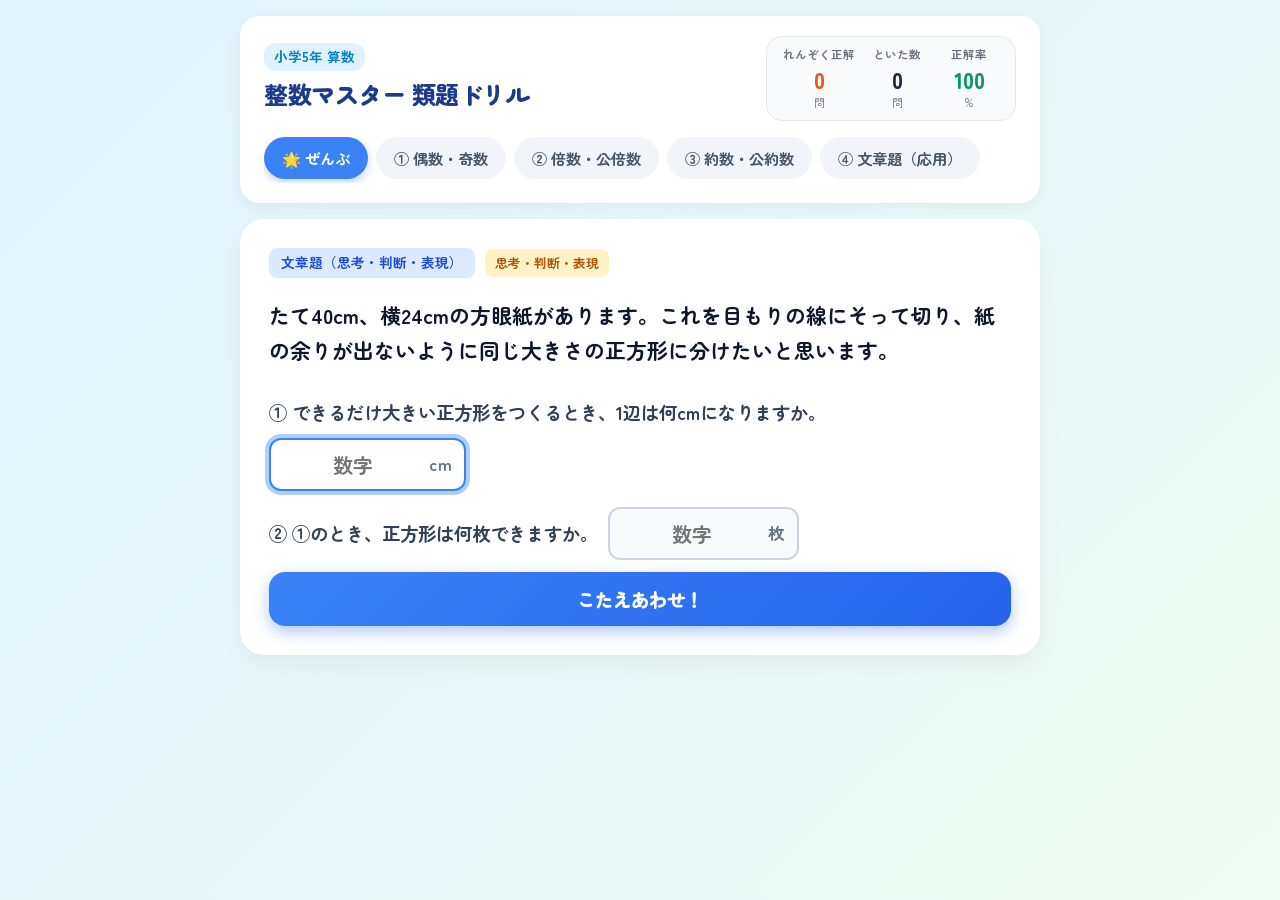
==== index.html @ c5a2ff83 "Remove footer notice" ====
<!DOCTYPE html>
<html lang="ja">
<head>
  <meta charset="UTF-8">
  <meta name="viewport" content="width=device-width, initial-scale=1.0">
  <title>小5算数 整数マスター - 類題特化ドリル</title>
  <link rel="preconnect" href="https://fonts.googleapis.com">
  <link rel="preconnect" href="https://fonts.gstatic.com" crossorigin>
  <link href="https://fonts.googleapis.com/css2?family=Zen+Maru+Gothic:wght@400;500;700;900&display=swap" rel="stylesheet">
  <link rel="stylesheet" href="style.css">
</head>
<body>
  <div class="app-container">
    <!-- ヘッダー -->
    <header class="main-header">
      <div class="header-top">
        <div class="logo">
          <span class="badge-grade">小学5年 算数</span>
          <h1>整数マスター 類題ドリル</h1>
        </div>
        <div class="stats-bar">
          <div class="stat-item combo">
            <span class="stat-label">れんぞく正解</span>
            <span class="stat-val" id="comboCount">0</span>
            <span class="stat-unit">問</span>
          </div>
          <div class="stat-item total">
            <span class="stat-label">といた数</span>
            <span class="stat-val" id="totalSolved">0</span>
            <span class="stat-unit">問</span>
          </div>
          <div class="stat-item rate">
            <span class="stat-label">正解率</span>
            <span class="stat-val" id="correctRate">100</span>
            <span class="stat-unit">%</span>
          </div>
        </div>
      </div>

      <!-- カテゴリータブ -->
      <nav class="category-nav">
        <button class="cat-btn active" data-category="all">🌟 ぜんぶ</button>
        <button class="cat-btn" data-category="even_odd">① 偶数・奇数</button>
        <button class="cat-btn" data-category="multiple">② 倍数・公倍数</button>
        <button class="cat-btn" data-category="divisor">③ 約数・公約数</button>
        <button class="cat-btn" data-category="word">④ 文章題（応用）</button>
      </nav>
    </header>

    <!-- メイン問題表示エリア -->
    <main class="quiz-main">
      <div class="card question-card" id="questionCard">
        <div class="card-header">
          <span class="question-badge" id="categoryBadge">カテゴリ</span>
          <span class="question-tag" id="skillBadge">知識・技能</span>
        </div>

        <div class="question-body">
          <div class="question-instruction" id="questionInstruction">問題文がここに入ります</div>
          <div class="question-subtext" id="questionSubtext" style="display:none;"></div>
          
          <!-- 入力フォームエリア -->
          <form id="answerForm" onsubmit="return false;">
            <div class="input-container" id="inputContainer">
              <!-- 動的に入力フィールドが生成されます -->
            </div>

            <!-- 操作ボタン -->
            <div class="action-buttons">
              <button type="submit" id="submitBtn" class="btn btn-primary">
                <span>こたえあわせ！</span>
              </button>
            </div>
          </form>
        </div>

        <!-- 判定結果・考え方表示エリア（解答後に表示） -->
        <div class="result-container" id="resultContainer" style="display:none;">
          <div class="result-banner" id="resultBanner">
            <div class="result-icon" id="resultIcon">⭕</div>
            <div class="result-text" id="resultText">せいかい！よくできました！</div>
          </div>

          <!-- 正解の表示（間違えた場合やすべての場合） -->
          <div class="correct-answer-box" id="correctAnswerBox">
            <div class="box-title">正解（こたえ）</div>
            <div class="box-content" id="correctAnswerContent"></div>
          </div>

          <!-- テスト用紙と同じ「考え方」ボックス -->
          <div class="explanation-box" id="explanationBox">
            <div class="box-title">
              <span class="bulb-icon">💡</span> 考え方
            </div>
            <div class="box-content" id="explanationContent">
              <!-- 考え方の解説が入る -->
            </div>
          </div>

          <div class="next-action">
            <button type="button" id="nextBtn" class="btn btn-next">
              <span>つぎの問題へ ⏩</span>
              <span class="key-hint">（Enterキーでも進めます）</span>
            </button>
          </div>
        </div>
      </div>
    </main>


  </div>

  <script src="app.js"></script>
</body>
</html>
---- style.css ----
:root {
  --primary-color: #3b82f6;
  --primary-hover: #2563eb;
  --primary-light: #eff6ff;
  --accent-color: #f59e0b;
  --success-color: #10b981;
  --danger-color: #ef4444;
  --text-main: #1f2937;
  --text-muted: #6b7280;
  --bg-color: #f0fdf4;
  --card-bg: #ffffff;
  --border-color: #e5e7eb;
  --focus-ring: rgba(59, 130, 246, 0.4);
  --font-family: 'Zen Maru Gothic', -apple-system, BlinkMacSystemFont, "Segoe UI", Roboto, sans-serif;
}

* {
  box-sizing: border-box;
  margin: 0;
  padding: 0;
}

body {
  font-family: var(--font-family);
  background: linear-gradient(135deg, #e0f2fe 0%, #f0fdf4 100%);
  color: var(--text-main);
  min-height: 100vh;
  display: flex;
  flex-direction: column;
  align-items: center;
  padding: 16px;
  line-height: 1.6;
}

.app-container {
  width: 100%;
  max-width: 800px;
  display: flex;
  flex-direction: column;
  gap: 16px;
}

/* ヘッダー */
.main-header {
  background: var(--card-bg);
  border-radius: 20px;
  padding: 20px 24px;
  box-shadow: 0 4px 15px rgba(0, 0, 0, 0.05);
  display: flex;
  flex-direction: column;
  gap: 16px;
}

.header-top {
  display: flex;
  justify-content: space-between;
  align-items: center;
  flex-wrap: wrap;
  gap: 16px;
}

.logo {
  display: flex;
  flex-direction: column;
  gap: 4px;
}

.badge-grade {
  font-size: 0.85rem;
  font-weight: 700;
  color: #0284c7;
  background: #e0f2fe;
  padding: 3px 10px;
  border-radius: 12px;
  width: fit-content;
}

.logo h1 {
  font-size: 1.5rem;
  font-weight: 900;
  color: #1e3a8a;
  letter-spacing: -0.5px;
}

/* 成績バー */
.stats-bar {
  display: flex;
  gap: 12px;
  background: #f8fafc;
  padding: 8px 16px;
  border-radius: 16px;
  border: 1px solid var(--border-color);
}

.stat-item {
  display: flex;
  flex-direction: column;
  align-items: center;
  min-width: 60px;
}

.stat-label {
  font-size: 0.72rem;
  color: var(--text-muted);
  font-weight: 700;
}

.stat-val {
  font-size: 1.35rem;
  font-weight: 900;
  color: #1e293b;
}

.combo .stat-val {
  color: #ea580c;
}

.rate .stat-val {
  color: #059669;
}

.stat-unit {
  font-size: 0.7rem;
  color: var(--text-muted);
  margin-top: -4px;
}

/* カテゴリーナビゲーション */
.category-nav {
  display: flex;
  gap: 8px;
  overflow-x: auto;
  padding-bottom: 4px;
  scrollbar-width: thin;
}

.category-nav::-webkit-scrollbar {
  height: 4px;
}

.category-nav::-webkit-scrollbar-thumb {
  background: #cbd5e1;
  border-radius: 4px;
}

.cat-btn {
  white-space: nowrap;
  padding: 8px 16px;
  border-radius: 24px;
  border: 2px solid transparent;
  background: #f1f5f9;
  color: #475569;
  font-family: var(--font-family);
  font-size: 0.95rem;
  font-weight: 700;
  cursor: pointer;
  transition: all 0.2s ease;
}

.cat-btn:hover {
  background: #e2e8f0;
  transform: translateY(-1px);
}

.cat-btn.active {
  background: #3b82f6;
  color: #ffffff;
  box-shadow: 0 4px 10px rgba(59, 130, 246, 0.3);
}

/* メインカード */
.card {
  background: var(--card-bg);
  border-radius: 24px;
  padding: 28px;
  box-shadow: 0 10px 25px rgba(0, 0, 0, 0.05);
  border: 1px solid rgba(255, 255, 255, 0.8);
  position: relative;
  overflow: hidden;
}

.card-header {
  display: flex;
  align-items: center;
  gap: 10px;
  margin-bottom: 20px;
}

.question-badge {
  background: #dbeafe;
  color: #1d4ed8;
  font-size: 0.85rem;
  font-weight: 700;
  padding: 4px 12px;
  border-radius: 8px;
}

.question-tag {
  background: #fef3c7;
  color: #b45309;
  font-size: 0.8rem;
  font-weight: 700;
  padding: 4px 10px;
  border-radius: 8px;
}

/* 問題文 */
.question-body {
  display: flex;
  flex-direction: column;
  gap: 20px;
}

.question-instruction {
  font-size: 1.3rem;
  font-weight: 700;
  color: #0f172a;
  line-height: 1.7;
}

.question-subtext {
  background: #f8fafc;
  padding: 14px 18px;
  border-radius: 12px;
  border-left: 5px solid #3b82f6;
  font-size: 1.05rem;
  color: #334155;
  font-weight: 500;
  line-height: 1.7;
}

.number-chip-container {
  display: flex;
  flex-wrap: wrap;
  gap: 10px;
  padding: 12px 16px;
  background: #f1f5f9;
  border-radius: 12px;
  margin: 10px 0;
}

.number-chip {
  background: #ffffff;
  padding: 6px 14px;
  border-radius: 8px;
  font-size: 1.25rem;
  font-weight: 900;
  color: #1e293b;
  box-shadow: 0 2px 4px rgba(0, 0, 0, 0.06);
  border: 1px solid #cbd5e1;
}

/* 入力エリア */
.input-container {
  display: flex;
  flex-direction: column;
  gap: 16px;
  margin-top: 10px;
}

.input-row {
  display: flex;
  align-items: center;
  flex-wrap: wrap;
  gap: 10px;
  font-size: 1.15rem;
  font-weight: 700;
}

.input-label {
  color: #334155;
  min-width: 60px;
}

.input-field-wrap {
  display: inline-flex;
  align-items: center;
  gap: 6px;
  background: #f8fafc;
  border: 2px solid #cbd5e1;
  border-radius: 12px;
  padding: 4px 12px;
  transition: all 0.2s ease;
}

.input-field-wrap:focus-within {
  border-color: #3b82f6;
  background: #ffffff;
  box-shadow: 0 0 0 4px var(--focus-ring);
}

.math-input {
  font-family: var(--font-family);
  font-size: 1.25rem;
  font-weight: 700;
  color: #0f172a;
  background: transparent;
  border: none;
  outline: none;
  padding: 6px 4px;
  width: 140px;
  text-align: center;
}

.math-input.input-wide {
  width: 260px;
  text-align: left;
}

.math-input.input-narrow {
  width: 70px;
}

.input-unit {
  color: #64748b;
  font-size: 1.05rem;
  font-weight: 700;
}

.input-hint-small {
  font-size: 0.85rem;
  color: #64748b;
  font-weight: 500;
  margin-top: 2px;
}

/* アクションボタン */
.action-buttons {
  margin-top: 12px;
  display: flex;
  justify-content: flex-end;
}

.btn {
  font-family: var(--font-family);
  font-size: 1.15rem;
  font-weight: 900;
  padding: 14px 32px;
  border-radius: 16px;
  border: none;
  cursor: pointer;
  transition: all 0.2s ease;
  display: inline-flex;
  align-items: center;
  justify-content: center;
  gap: 8px;
}

.btn-primary {
  background: linear-gradient(135deg, #3b82f6 0%, #2563eb 100%);
  color: #ffffff;
  box-shadow: 0 6px 16px rgba(37, 99, 235, 0.35);
  width: 100%;
}

.btn-primary:hover {
  transform: translateY(-2px);
  box-shadow: 0 8px 20px rgba(37, 99, 235, 0.45);
}

.btn-primary:active {
  transform: translateY(0);
}

/* 判定結果・解説コンテナ */
.result-container {
  margin-top: 24px;
  padding-top: 20px;
  border-top: 2px dashed #cbd5e1;
  display: flex;
  flex-direction: column;
  gap: 16px;
  animation: fadeIn 0.3s ease;
}

@keyframes fadeIn {
  from { opacity: 0; transform: translateY(8px); }
  to { opacity: 1; transform: translateY(0); }
}

.result-banner {
  display: flex;
  align-items: center;
  gap: 14px;
  padding: 14px 20px;
  border-radius: 16px;
}

.result-banner.correct {
  background: #ecfdf5;
  border: 2px solid #34d399;
  color: #065f46;
}

.result-banner.incorrect {
  background: #fef2f2;
  border: 2px solid #f87171;
  color: #991b1b;
}

.result-icon {
  font-size: 2.2rem;
  line-height: 1;
}

.result-text {
  font-size: 1.25rem;
  font-weight: 900;
}

/* 正解表示ボックス */
.correct-answer-box {
  background: #f8fafc;
  border-radius: 14px;
  padding: 14px 18px;
  border: 1px solid #e2e8f0;
}

.correct-answer-box .box-title {
  font-size: 0.9rem;
  font-weight: 700;
  color: #64748b;
  margin-bottom: 6px;
}

.correct-answer-box .box-content {
  font-size: 1.2rem;
  font-weight: 900;
  color: #1e293b;
}

/* テスト用紙風「考え方」ボックス */
.explanation-box {
  background: #fffbeb;
  border: 2px dashed #f59e0b;
  border-radius: 16px;
  padding: 18px 22px;
  position: relative;
}

.explanation-box .box-title {
  font-size: 1.05rem;
  font-weight: 900;
  color: #b45309;
  display: flex;
  align-items: center;
  gap: 6px;
  margin-bottom: 10px;
}

.explanation-box .box-content {
  font-size: 1.05rem;
  line-height: 1.8;
  color: #78350f;
  white-space: pre-line;
  font-weight: 500;
}

.formula-highlight {
  font-weight: 700;
  color: #b45309;
  background: rgba(245, 158, 11, 0.15);
  padding: 2px 6px;
  border-radius: 4px;
}

/* つぎへボタン */
.next-action {
  margin-top: 8px;
}

.btn-next {
  background: linear-gradient(135deg, #10b981 0%, #059669 100%);
  color: #ffffff;
  width: 100%;
  font-size: 1.25rem;
  box-shadow: 0 6px 16px rgba(16, 185, 129, 0.35);
  display: flex;
  flex-direction: column;
  padding: 14px 20px;
}

.btn-next:hover {
  transform: translateY(-2px);
  box-shadow: 0 8px 20px rgba(16, 185, 129, 0.45);
}

.key-hint {
  font-size: 0.75rem;
  font-weight: 500;
  opacity: 0.85;
}

/* フッター */
.main-footer {
  text-align: center;
  color: var(--text-muted);
  font-size: 0.85rem;
  padding: 12px;
}

/* モバイル対応 */
@media (max-width: 600px) {
  body {
    padding: 8px;
  }
  .main-header {
    padding: 16px;
  }
  .card {
    padding: 18px;
  }
  .question-instruction {
    font-size: 1.15rem;
  }
  .math-input {
    width: 100px;
    font-size: 1.1rem;
  }
  .math-input.input-wide {
    width: 100%;
  }
  .input-row {
    width: 100%;
  }
}
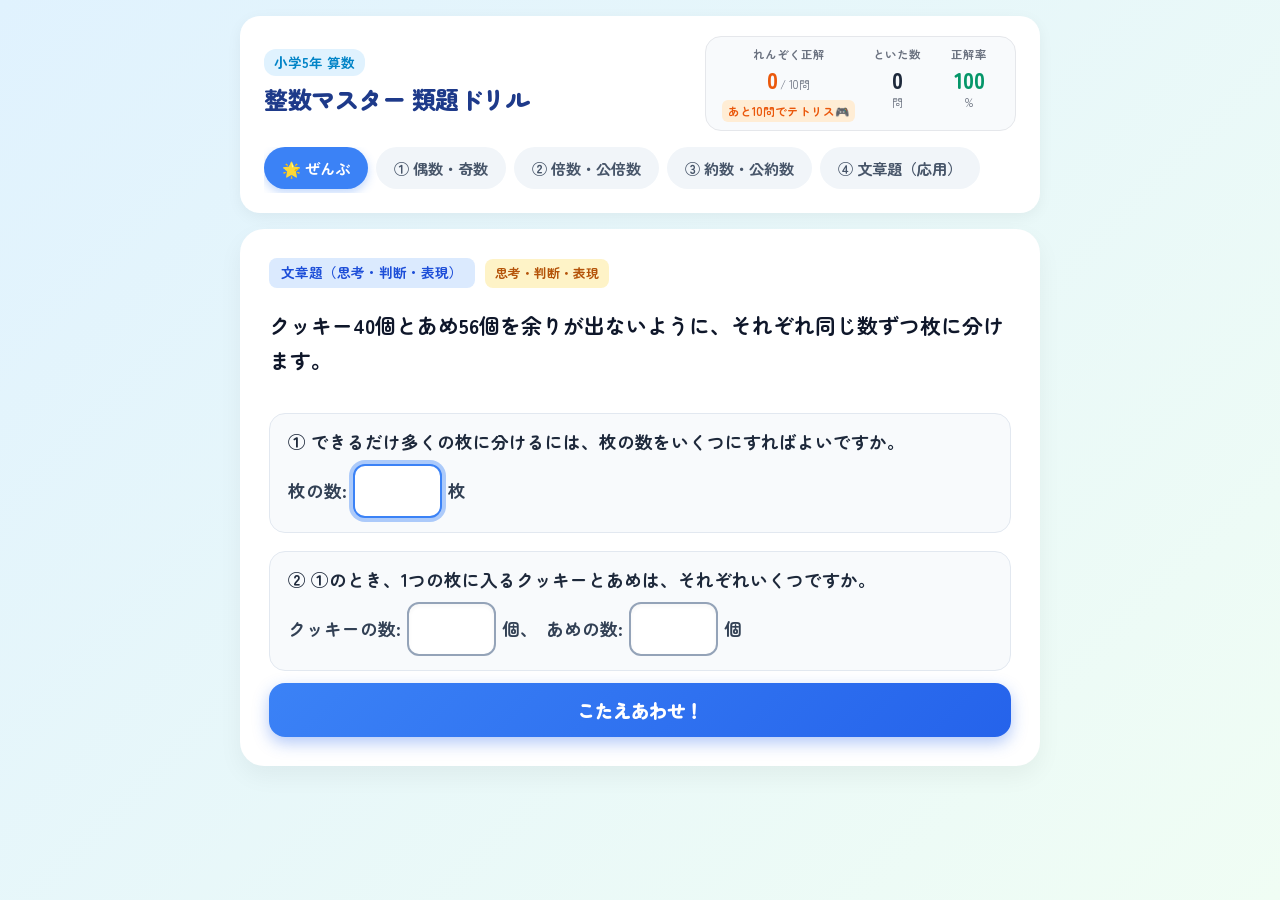
==== commit c5118263: "Add 2-min reward Tetris on 10-combo with state save and resume" ====
--- a/index.html
+++ b/index.html
@@ -21,8 +21,11 @@
         <div class="stats-bar">
           <div class="stat-item combo">
             <span class="stat-label">れんぞく正解</span>
-            <span class="stat-val" id="comboCount">0</span>
-            <span class="stat-unit">問</span>
+            <div class="combo-num-wrap">
+              <span class="stat-val" id="comboCount">0</span>
+              <span class="stat-unit">/ 10問</span>
+            </div>
+            <span class="tetris-hint" id="tetrisHint">あと10問でテトリス🎮</span>
           </div>
           <div class="stat-item total">
             <span class="stat-label">といた数</span>
@@ -110,6 +113,87 @@
 
   </div>
 
+  <!-- 10問連続正解 祝福モーダル -->
+  <div class="modal-overlay" id="tetrisUnlockModal" style="display: none;">
+    <div class="modal-card unlock-card">
+      <div class="unlock-icon">🎉 🕹️ 👑</div>
+      <h2>10問連続正解！！</h2>
+      <p class="unlock-desc">すごい！全問正解パワー全開！<br>ごほうびの<strong>「2分間テトリス」</strong>であそべるよ！</p>
+      <button class="btn btn-tetris-start" id="startTetrisBtn">
+        <span>🎮 テトリスをスタート！（2分間）</span>
+      </button>
+      <button class="btn-text-only" id="skipTetrisBtn">いまは勉強をつづける ✏️</button>
+    </div>
+  </div>
+
+  <!-- テトリスゲーム画面モーダル -->
+  <div class="modal-overlay tetris-bg" id="tetrisGameModal" style="display: none;">
+    <div class="tetris-container">
+      <!-- 上部情報バー -->
+      <div class="tetris-header">
+        <div class="tetris-timer-box">
+          <span class="timer-icon">⏳</span>
+          <span class="timer-label">のこり時間</span>
+          <span class="timer-val" id="tetrisTimer">02:00</span>
+        </div>
+        <div class="tetris-stats">
+          <div class="t-stat">スコア: <span id="tetrisScore">0</span></div>
+          <div class="t-stat">ライン: <span id="tetrisLines">0</span></div>
+        </div>
+        <button class="btn btn-close-game" id="quitTetrisBtn">勉強にもどる ✏️</button>
+      </div>
+
+      <!-- ゲームメインエリア -->
+      <div class="tetris-playfield">
+        <div class="canvas-wrap">
+          <canvas id="tetrisCanvas" width="240" height="480"></canvas>
+          <div class="game-over-overlay" id="gameOverOverlay" style="display: none;">
+            <div class="go-text">ゲームオーバー！</div>
+            <button class="btn btn-primary" id="retryTetrisBtn">もう一度あそぶ</button>
+          </div>
+        </div>
+
+        <!-- サイドパネル（NEXTミノ & 操作ガイド） -->
+        <div class="tetris-side">
+          <div class="side-box">
+            <div class="side-title">つぎのブロック</div>
+            <canvas id="nextCanvas" width="80" height="80"></canvas>
+          </div>
+          <div class="side-box pc-guide">
+            <div class="side-title">PC操作</div>
+            <p>⬅️ ➡️ : 移動</p>
+            <p>⬆️ / スペース : 回転</p>
+            <p>⬇️ : スピード落下</p>
+          </div>
+        </div>
+      </div>
+
+      <!-- モバイル・タブレット用コントローラー -->
+      <div class="tetris-touch-controls">
+        <div class="dpad-left">
+          <button class="touch-btn" id="btnLeft">◀</button>
+          <button class="touch-btn" id="btnRight">▶</button>
+        </div>
+        <div class="dpad-right">
+          <button class="touch-btn btn-action" id="btnRotate">🔄 まわす</button>
+          <button class="touch-btn btn-action" id="btnDown">⬇️ おとす</button>
+        </div>
+      </div>
+    </div>
+  </div>
+
+  <!-- タイムアップモーダル -->
+  <div class="modal-overlay" id="timeUpModal" style="display: none;">
+    <div class="modal-card timeup-card">
+      <div class="timeup-icon">⏰ 🎊</div>
+      <h2>2分間おつかれさま！</h2>
+      <p class="timeup-desc">スコア：<strong id="finalScore">0</strong> 点！<br>リフレッシュできたかな？<br>また10問正解してテトリスであそぼう！</p>
+      <button class="btn btn-primary" id="backToMathBtn">
+        <span>✏️ 算数の勉強にもどる！</span>
+      </button>
+    </div>
+  </div>
+
   <script src="app.js"></script>
 </body>
 </html>
--- a/style.css
+++ b/style.css
@@ -254,33 +254,67 @@
 .input-container {
   display: flex;
   flex-direction: column;
-  gap: 16px;
-  margin-top: 10px;
+  gap: 18px;
+  margin-top: 14px;
 }
 
 .input-row {
   display: flex;
   align-items: center;
   flex-wrap: wrap;
-  gap: 10px;
+  gap: 8px;
   font-size: 1.15rem;
   font-weight: 700;
 }
 
+.input-row-block {
+  display: flex;
+  flex-direction: column;
+  gap: 8px;
+  background: #f8fafc;
+  padding: 14px 18px;
+  border-radius: 16px;
+  border: 1px solid #e2e8f0;
+}
+
 .input-label {
-  color: #334155;
-  min-width: 60px;
+  color: #1e293b;
+  font-size: 1.1rem;
+  font-weight: 700;
+  display: inline-flex;
+  align-items: center;
+  gap: 6px;
+}
+
+.multi-box-wrap {
+  display: flex;
+  align-items: center;
+  flex-wrap: wrap;
+  gap: 8px;
+}
+
+.box-item {
+  display: inline-flex;
+  align-items: center;
+  gap: 6px;
+}
+
+.box-separator {
+  color: #64748b;
+  font-size: 1.2rem;
+  font-weight: 700;
 }
 
 .input-field-wrap {
   display: inline-flex;
   align-items: center;
   gap: 6px;
-  background: #f8fafc;
-  border: 2px solid #cbd5e1;
+  background: #ffffff;
+  border: 2px solid #94a3b8;
   border-radius: 12px;
-  padding: 4px 12px;
+  padding: 4px 10px;
   transition: all 0.2s ease;
+  box-shadow: inset 0 2px 4px rgba(0, 0, 0, 0.04);
 }
 
 .input-field-wrap:focus-within {
@@ -291,37 +325,36 @@
 
 .math-input {
   font-family: var(--font-family);
-  font-size: 1.25rem;
-  font-weight: 700;
+  font-size: 1.3rem;
+  font-weight: 900;
   color: #0f172a;
   background: transparent;
   border: none;
   outline: none;
   padding: 6px 4px;
+  width: 90px;
+  text-align: center;
+}
+
+.math-input.input-wide {
+  width: 220px;
+  text-align: center;
+}
+
+.math-input.input-narrow {
+  width: 65px;
+  text-align: center;
+}
+
+.math-input.input-term {
   width: 140px;
   text-align: center;
 }
 
-.math-input.input-wide {
-  width: 260px;
-  text-align: left;
-}
-
-.math-input.input-narrow {
-  width: 70px;
-}
-
 .input-unit {
-  color: #64748b;
-  font-size: 1.05rem;
-  font-weight: 700;
-}
-
-.input-hint-small {
-  font-size: 0.85rem;
-  color: #64748b;
-  font-weight: 500;
-  margin-top: 2px;
+  color: #334155;
+  font-size: 1.1rem;
+  font-weight: 700;
 }
 
 /* アクションボタン */
@@ -524,3 +557,300 @@
     width: 100%;
   }
 }
+
+/* ヘッダーのテトリスヒント */
+.combo-num-wrap {
+  display: flex;
+  align-items: baseline;
+  gap: 2px;
+}
+
+.tetris-hint {
+  font-size: 0.72rem;
+  color: #ea580c;
+  font-weight: 700;
+  background: #ffedd5;
+  padding: 2px 6px;
+  border-radius: 6px;
+  margin-top: 2px;
+  white-space: nowrap;
+}
+
+/* モーダル共通 */
+.modal-overlay {
+  position: fixed;
+  top: 0;
+  left: 0;
+  width: 100vw;
+  height: 100vh;
+  background: rgba(15, 23, 42, 0.75);
+  backdrop-filter: blur(4px);
+  z-index: 1000;
+  display: flex;
+  align-items: center;
+  justify-content: center;
+  padding: 16px;
+  animation: fadeIn 0.3s ease;
+}
+
+.modal-card {
+  background: #ffffff;
+  border-radius: 24px;
+  padding: 32px 24px;
+  max-width: 440px;
+  width: 100%;
+  text-align: center;
+  display: flex;
+  flex-direction: column;
+  align-items: center;
+  gap: 16px;
+  box-shadow: 0 20px 40px rgba(0, 0, 0, 0.25);
+  animation: popUp 0.35s cubic-bezier(0.175, 0.885, 0.32, 1.275);
+}
+
+@keyframes popUp {
+  0% { transform: scale(0.7); opacity: 0; }
+  100% { transform: scale(1); opacity: 1; }
+}
+
+.unlock-card {
+  border: 4px solid #f59e0b;
+  background: linear-gradient(135deg, #ffffff 0%, #fef3c7 100%);
+}
+
+.unlock-icon, .timeup-icon {
+  font-size: 3.5rem;
+}
+
+.unlock-card h2, .timeup-card h2 {
+  font-size: 1.6rem;
+  font-weight: 900;
+  color: #1e293b;
+}
+
+.unlock-desc, .timeup-desc {
+  font-size: 1.05rem;
+  color: #475569;
+  line-height: 1.6;
+}
+
+.btn-tetris-start {
+  background: linear-gradient(135deg, #ec4899 0%, #f43f5e 100%);
+  color: #ffffff;
+  width: 100%;
+  font-size: 1.2rem;
+  box-shadow: 0 6px 16px rgba(244, 63, 94, 0.35);
+}
+
+.btn-text-only {
+  background: transparent;
+  border: none;
+  color: #64748b;
+  font-family: var(--font-family);
+  font-size: 0.95rem;
+  font-weight: 700;
+  cursor: pointer;
+  padding: 6px 12px;
+}
+
+.btn-text-only:hover {
+  text-decoration: underline;
+  color: #1e293b;
+}
+
+/* テトリスゲームモーダル */
+.tetris-bg {
+  background: rgba(15, 23, 42, 0.92);
+}
+
+.tetris-container {
+  background: #1e293b;
+  color: #ffffff;
+  border-radius: 20px;
+  padding: 16px;
+  max-width: 440px;
+  width: 100%;
+  display: flex;
+  flex-direction: column;
+  gap: 12px;
+  box-shadow: 0 20px 50px rgba(0, 0, 0, 0.5);
+  border: 2px solid #334155;
+  animation: popUp 0.3s ease;
+}
+
+.tetris-header {
+  display: flex;
+  justify-content: space-between;
+  align-items: center;
+  background: #0f172a;
+  padding: 10px 14px;
+  border-radius: 12px;
+}
+
+.tetris-timer-box {
+  display: flex;
+  align-items: center;
+  gap: 6px;
+}
+
+.timer-icon {
+  font-size: 1.3rem;
+}
+
+.timer-label {
+  font-size: 0.75rem;
+  color: #94a3b8;
+  font-weight: 700;
+}
+
+.timer-val {
+  font-size: 1.4rem;
+  font-weight: 900;
+  color: #f43f5e;
+  letter-spacing: 1px;
+}
+
+.tetris-stats {
+  display: flex;
+  flex-direction: column;
+  font-size: 0.85rem;
+  font-weight: 700;
+  color: #cbd5e1;
+}
+
+.btn-close-game {
+  background: #334155;
+  color: #f8fafc;
+  padding: 6px 12px;
+  font-size: 0.85rem;
+  border-radius: 10px;
+  border: none;
+  cursor: pointer;
+  font-family: var(--font-family);
+  font-weight: 700;
+}
+
+.btn-close-game:hover {
+  background: #475569;
+}
+
+.tetris-playfield {
+  display: flex;
+  justify-content: center;
+  gap: 14px;
+  align-items: flex-start;
+}
+
+.canvas-wrap {
+  position: relative;
+  background: #090d16;
+  border: 3px solid #3b82f6;
+  border-radius: 8px;
+  box-shadow: 0 0 15px rgba(59, 130, 246, 0.3);
+  width: 200px;
+  height: 400px;
+}
+
+#tetrisCanvas {
+  display: block;
+}
+
+.game-over-overlay {
+  position: absolute;
+  top: 0;
+  left: 0;
+  width: 100%;
+  height: 100%;
+  background: rgba(0, 0, 0, 0.8);
+  display: flex;
+  flex-direction: column;
+  align-items: center;
+  justify-content: center;
+  gap: 16px;
+  border-radius: 6px;
+}
+
+.go-text {
+  font-size: 1.3rem;
+  font-weight: 900;
+  color: #f43f5e;
+}
+
+.tetris-side {
+  display: flex;
+  flex-direction: column;
+  gap: 12px;
+  width: 110px;
+}
+
+.side-box {
+  background: #0f172a;
+  border: 1px solid #334155;
+  border-radius: 10px;
+  padding: 8px;
+  text-align: center;
+}
+
+.side-title {
+  font-size: 0.75rem;
+  color: #94a3b8;
+  font-weight: 700;
+  margin-bottom: 6px;
+}
+
+#nextCanvas {
+  background: #090d16;
+  border-radius: 6px;
+  margin: 0 auto;
+  display: block;
+}
+
+.pc-guide {
+  font-size: 0.72rem;
+  color: #cbd5e1;
+  text-align: left;
+  line-height: 1.5;
+}
+
+.pc-guide p {
+  margin-bottom: 2px;
+}
+
+/* タッチ操作ボタン */
+.tetris-touch-controls {
+  display: flex;
+  justify-content: space-between;
+  gap: 10px;
+  margin-top: 4px;
+}
+
+.dpad-left, .dpad-right {
+  display: flex;
+  gap: 8px;
+}
+
+.touch-btn {
+  background: #334155;
+  color: #ffffff;
+  border: 2px solid #475569;
+  border-radius: 12px;
+  font-family: var(--font-family);
+  font-size: 1.2rem;
+  font-weight: 900;
+  padding: 10px 16px;
+  cursor: pointer;
+  user-select: none;
+  touch-action: manipulation;
+  transition: background 0.1s;
+}
+
+.touch-btn:active {
+  background: #4f46e5;
+  border-color: #6366f1;
+}
+
+.touch-btn.btn-action {
+  font-size: 0.95rem;
+  padding: 10px 14px;
+}
+
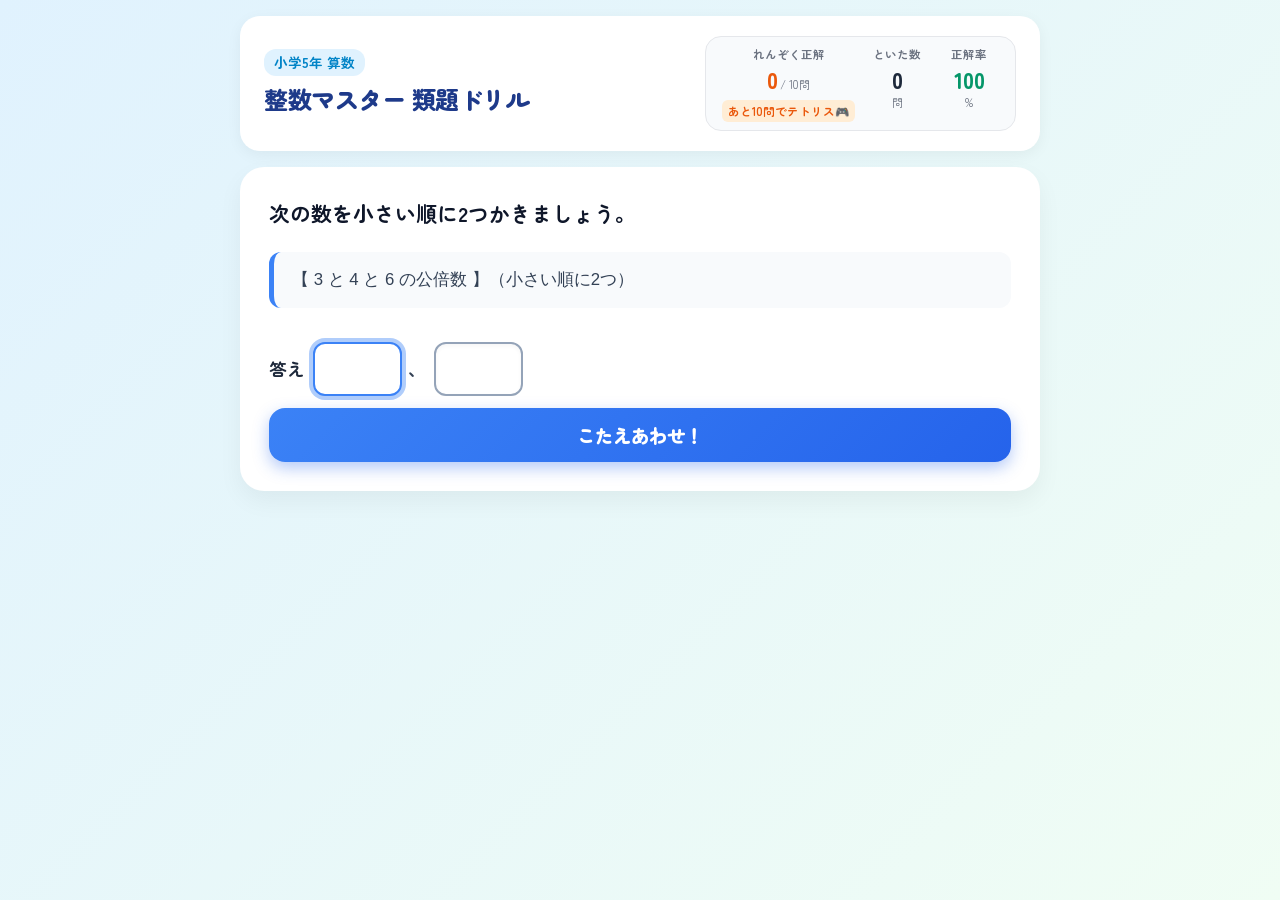
==== commit 74a871d9: "Remove category tabs and skill badges, always randomize all questions" ====
--- a/index.html
+++ b/index.html
@@ -40,23 +40,11 @@
         </div>
       </div>
 
-      <!-- カテゴリータブ -->
-      <nav class="category-nav">
-        <button class="cat-btn active" data-category="all">🌟 ぜんぶ</button>
-        <button class="cat-btn" data-category="even_odd">① 偶数・奇数</button>
-        <button class="cat-btn" data-category="multiple">② 倍数・公倍数</button>
-        <button class="cat-btn" data-category="divisor">③ 約数・公約数</button>
-        <button class="cat-btn" data-category="word">④ 文章題（応用）</button>
-      </nav>
     </header>
 
     <!-- メイン問題表示エリア -->
     <main class="quiz-main">
       <div class="card question-card" id="questionCard">
-        <div class="card-header">
-          <span class="question-badge" id="categoryBadge">カテゴリ</span>
-          <span class="question-tag" id="skillBadge">知識・技能</span>
-        </div>
 
         <div class="question-body">
           <div class="question-instruction" id="questionInstruction">問題文がここに入ります</div>
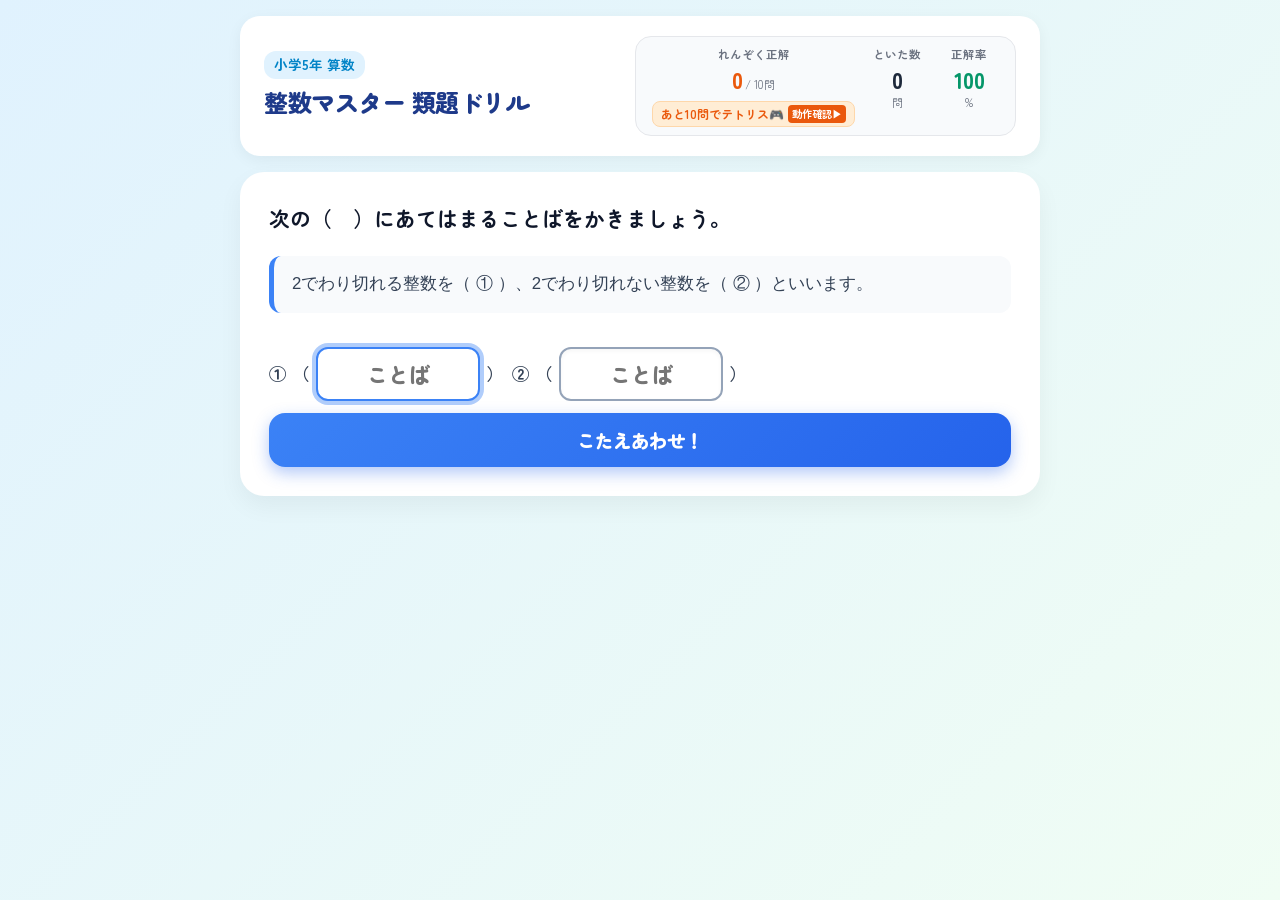
==== commit 567f9c19: "Add direct Tetris test button to header for quick behavior check" ====
--- a/index.html
+++ b/index.html
@@ -25,7 +25,10 @@
               <span class="stat-val" id="comboCount">0</span>
               <span class="stat-unit">/ 10問</span>
             </div>
-            <span class="tetris-hint" id="tetrisHint">あと10問でテトリス🎮</span>
+            <button class="tetris-hint-btn" id="testTetrisBtn" title="クリックしてテトリスの動作確認ができます">
+              <span id="tetrisHint">あと10問でテトリス🎮</span>
+              <span class="test-badge">動作確認▶</span>
+            </button>
           </div>
           <div class="stat-item total">
             <span class="stat-label">といた数</span>
--- a/style.css
+++ b/style.css
@@ -565,15 +565,36 @@
   gap: 2px;
 }
 
-.tetris-hint {
-  font-size: 0.72rem;
+.tetris-hint-btn {
+  background: #ffedd5;
+  border: 1px solid #fed7aa;
+  padding: 3px 8px;
+  border-radius: 8px;
+  margin-top: 3px;
+  display: inline-flex;
+  align-items: center;
+  gap: 4px;
+  cursor: pointer;
+  font-family: var(--font-family);
+  font-size: 0.75rem;
+  font-weight: 700;
   color: #ea580c;
-  font-weight: 700;
-  background: #ffedd5;
-  padding: 2px 6px;
-  border-radius: 6px;
-  margin-top: 2px;
+  transition: all 0.2s ease;
   white-space: nowrap;
+}
+
+.tetris-hint-btn:hover {
+  background: #fed7aa;
+  transform: translateY(-1px);
+  box-shadow: 0 2px 6px rgba(234, 88, 12, 0.2);
+}
+
+.test-badge {
+  background: #ea580c;
+  color: #ffffff;
+  font-size: 0.65rem;
+  padding: 1px 4px;
+  border-radius: 4px;
 }
 
 /* モーダル共通 */
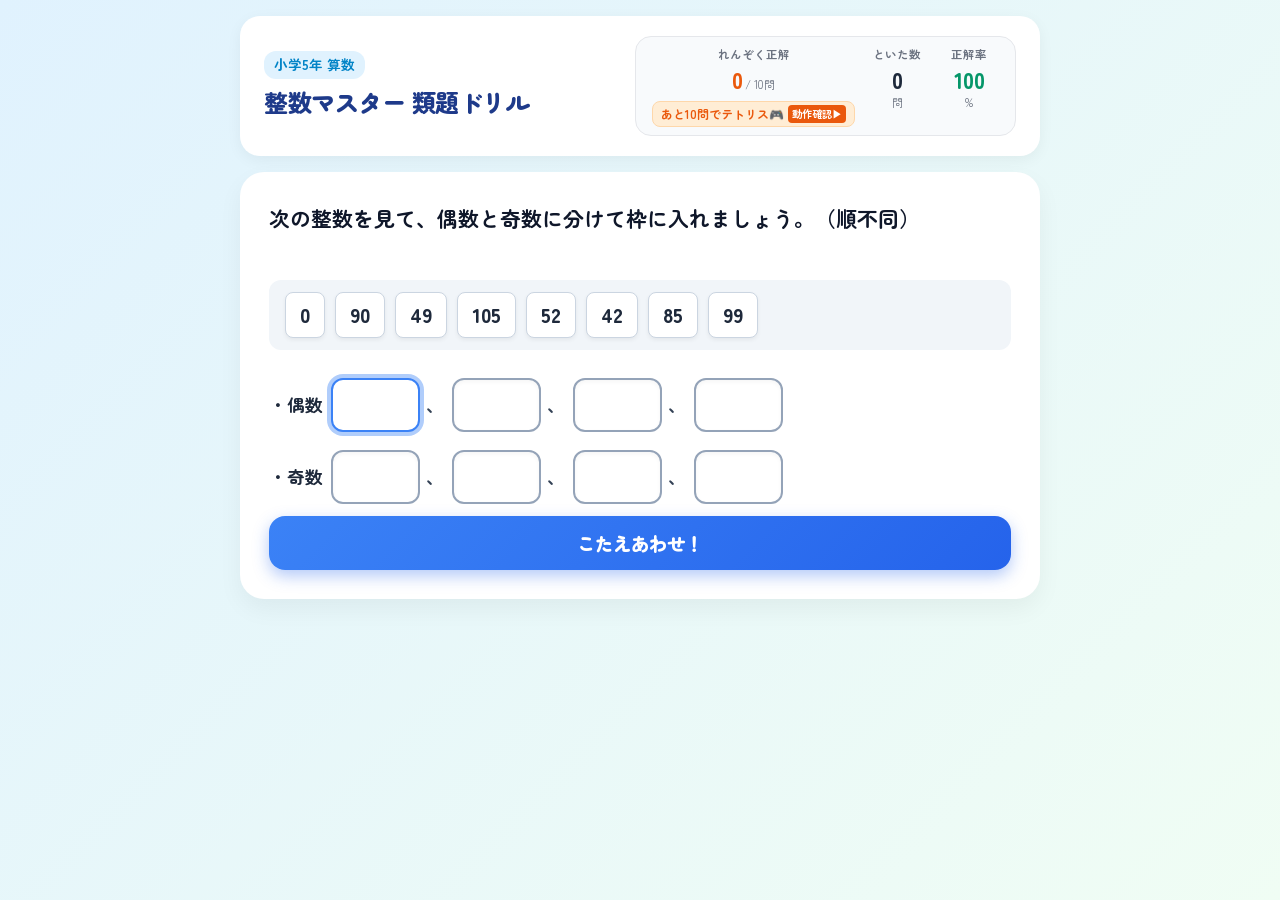
==== commit 94d0e93c: "Upgrade Tetris to Neon Arcade aesthetic with glow, particles, screen shake, ghost piece and hold" ====
--- a/index.html
+++ b/index.html
@@ -144,8 +144,12 @@
           </div>
         </div>
 
-        <!-- サイドパネル（NEXTミノ & 操作ガイド） -->
+        <!-- サイドパネル（HOLD, NEXTミノ & 操作ガイド） -->
         <div class="tetris-side">
+          <div class="side-box">
+            <div class="side-title">キープ (HOLD)</div>
+            <canvas id="holdCanvas" width="80" height="80"></canvas>
+          </div>
           <div class="side-box">
             <div class="side-title">つぎのブロック</div>
             <canvas id="nextCanvas" width="80" height="80"></canvas>
@@ -153,8 +157,10 @@
           <div class="side-box pc-guide">
             <div class="side-title">PC操作</div>
             <p>⬅️ ➡️ : 移動</p>
-            <p>⬆️ / スペース : 回転</p>
-            <p>⬇️ : スピード落下</p>
+            <p>⬆️ : 回転</p>
+            <p>⬇️ : 下へ</p>
+            <p>スペース : 即落下⚡</p>
+            <p>C : キープ(HOLD)</p>
           </div>
         </div>
       </div>
@@ -164,10 +170,12 @@
         <div class="dpad-left">
           <button class="touch-btn" id="btnLeft">◀</button>
           <button class="touch-btn" id="btnRight">▶</button>
+          <button class="touch-btn" id="btnHold">📦 キープ</button>
         </div>
         <div class="dpad-right">
           <button class="touch-btn btn-action" id="btnRotate">🔄 まわす</button>
           <button class="touch-btn btn-action" id="btnDown">⬇️ おとす</button>
+          <button class="touch-btn btn-harddrop" id="btnHardDrop">⚡ ドカン！</button>
         </div>
       </div>
     </div>
--- a/style.css
+++ b/style.css
@@ -819,7 +819,7 @@
   margin-bottom: 6px;
 }
 
-#nextCanvas {
+#nextCanvas, #holdCanvas {
   background: #090d16;
   border-radius: 6px;
   margin: 0 auto;
@@ -840,38 +840,58 @@
 /* タッチ操作ボタン */
 .tetris-touch-controls {
   display: flex;
-  justify-content: space-between;
-  gap: 10px;
-  margin-top: 4px;
+  flex-direction: column;
+  gap: 8px;
+  margin-top: 6px;
 }
 
 .dpad-left, .dpad-right {
   display: flex;
+  justify-content: center;
   gap: 8px;
 }
 
 .touch-btn {
-  background: #334155;
+  background: #1e293b;
   color: #ffffff;
   border: 2px solid #475569;
   border-radius: 12px;
   font-family: var(--font-family);
-  font-size: 1.2rem;
-  font-weight: 900;
-  padding: 10px 16px;
+  font-size: 1.1rem;
+  font-weight: 900;
+  padding: 10px 14px;
   cursor: pointer;
   user-select: none;
   touch-action: manipulation;
-  transition: background 0.1s;
+  transition: all 0.15s ease;
+  flex: 1;
+  box-shadow: 0 4px 6px rgba(0, 0, 0, 0.2);
 }
 
 .touch-btn:active {
-  background: #4f46e5;
-  border-color: #6366f1;
+  background: #3b82f6;
+  border-color: #60a5fa;
+  transform: translateY(2px);
 }
 
 .touch-btn.btn-action {
+  background: #2e1065;
+  border-color: #7c3aed;
+  color: #ddd6fe;
+}
+
+.touch-btn.btn-action:active {
+  background: #6d28d9;
+}
+
+.touch-btn.btn-harddrop {
+  background: #701a75;
+  border-color: #d946ef;
+  color: #fae8ff;
   font-size: 0.95rem;
-  padding: 10px 14px;
-}
-
+}
+
+.touch-btn.btn-harddrop:active {
+  background: #c026d3;
+}
+
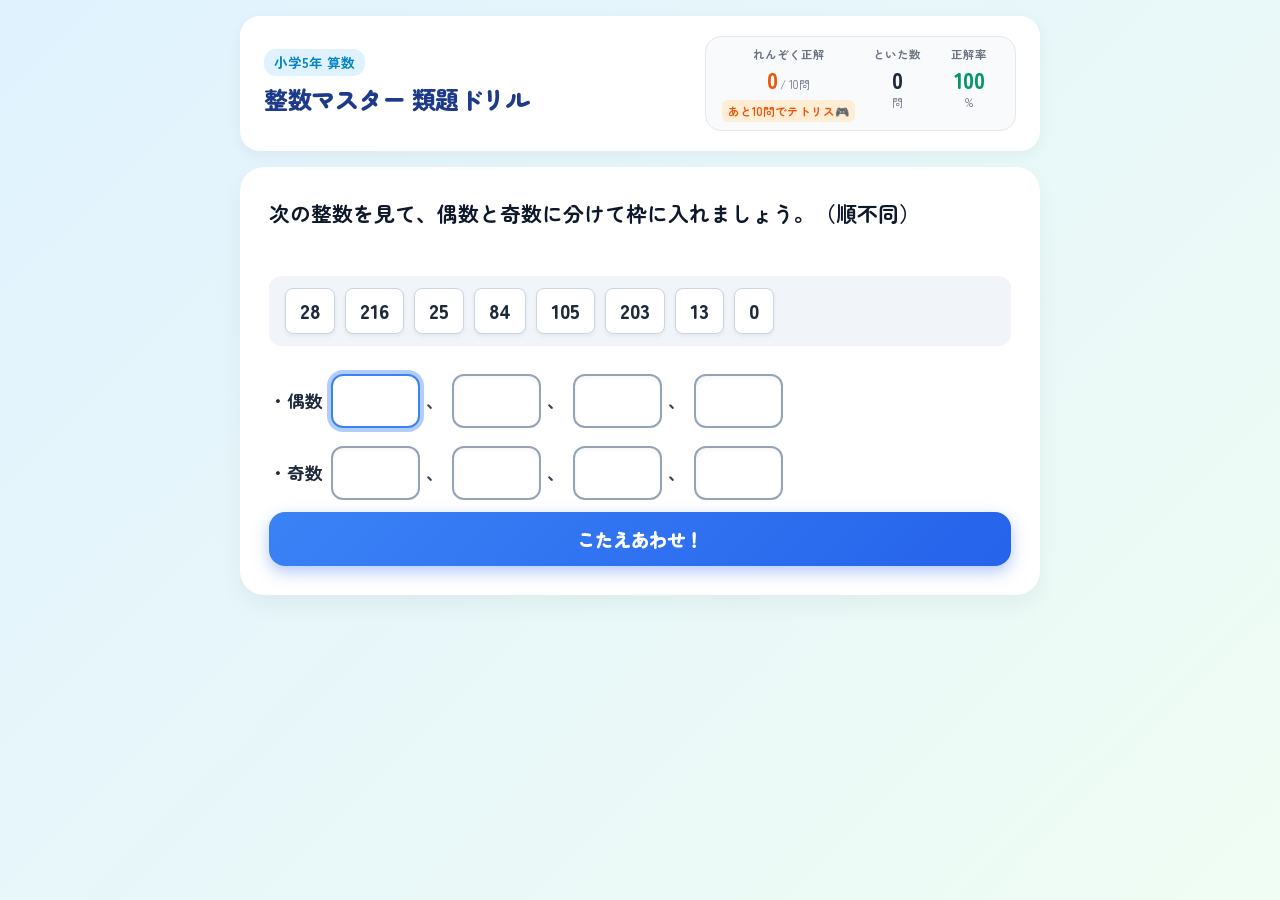
==== commit 8b180c42: "Remove test verification button for production use" ====
--- a/index.html
+++ b/index.html
@@ -25,10 +25,7 @@
               <span class="stat-val" id="comboCount">0</span>
               <span class="stat-unit">/ 10問</span>
             </div>
-            <button class="tetris-hint-btn" id="testTetrisBtn" title="クリックしてテトリスの動作確認ができます">
-              <span id="tetrisHint">あと10問でテトリス🎮</span>
-              <span class="test-badge">動作確認▶</span>
-            </button>
+            <span class="tetris-hint" id="tetrisHint">あと10問でテトリス🎮</span>
           </div>
           <div class="stat-item total">
             <span class="stat-label">といた数</span>
--- a/style.css
+++ b/style.css
@@ -565,36 +565,15 @@
   gap: 2px;
 }
 
-.tetris-hint-btn {
+.tetris-hint {
+  font-size: 0.72rem;
+  color: #ea580c;
+  font-weight: 700;
   background: #ffedd5;
-  border: 1px solid #fed7aa;
-  padding: 3px 8px;
-  border-radius: 8px;
-  margin-top: 3px;
-  display: inline-flex;
-  align-items: center;
-  gap: 4px;
-  cursor: pointer;
-  font-family: var(--font-family);
-  font-size: 0.75rem;
-  font-weight: 700;
-  color: #ea580c;
-  transition: all 0.2s ease;
+  padding: 2px 6px;
+  border-radius: 6px;
+  margin-top: 2px;
   white-space: nowrap;
-}
-
-.tetris-hint-btn:hover {
-  background: #fed7aa;
-  transform: translateY(-1px);
-  box-shadow: 0 2px 6px rgba(234, 88, 12, 0.2);
-}
-
-.test-badge {
-  background: #ea580c;
-  color: #ffffff;
-  font-size: 0.65rem;
-  padding: 1px 4px;
-  border-radius: 4px;
 }
 
 /* モーダル共通 */
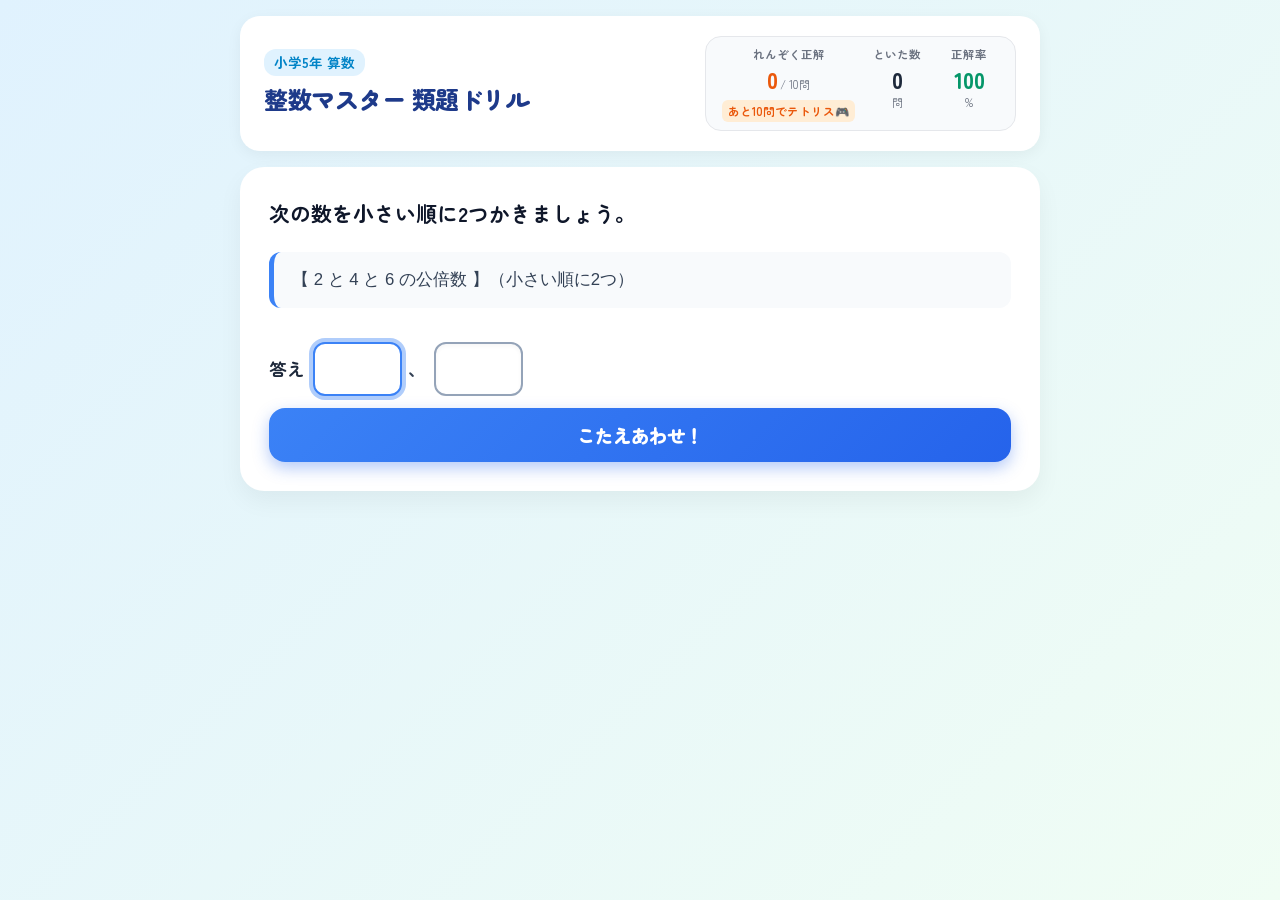
==== commit 0321ed0a: "Fix Tetris right overlap, mobile responsiveness, and game over freeze bug" ====
--- a/index.html
+++ b/index.html
@@ -128,13 +128,13 @@
           <div class="t-stat">スコア: <span id="tetrisScore">0</span></div>
           <div class="t-stat">ライン: <span id="tetrisLines">0</span></div>
         </div>
-        <button class="btn btn-close-game" id="quitTetrisBtn">勉強にもどる ✏️</button>
+        <button class="btn btn-close-game" id="quitTetrisBtn">もどる ✏️</button>
       </div>
 
       <!-- ゲームメインエリア -->
       <div class="tetris-playfield">
         <div class="canvas-wrap">
-          <canvas id="tetrisCanvas" width="240" height="480"></canvas>
+          <canvas id="tetrisCanvas" width="200" height="400"></canvas>
           <div class="game-over-overlay" id="gameOverOverlay" style="display: none;">
             <div class="go-text">ゲームオーバー！</div>
             <button class="btn btn-primary" id="retryTetrisBtn">もう一度あそぶ</button>
--- a/style.css
+++ b/style.css
@@ -660,22 +660,28 @@
 
 /* テトリスゲームモーダル */
 .tetris-bg {
-  background: rgba(15, 23, 42, 0.92);
+  background: rgba(15, 23, 42, 0.95);
+  padding: 4px;
 }
 
 .tetris-container {
   background: #1e293b;
   color: #ffffff;
-  border-radius: 20px;
-  padding: 16px;
-  max-width: 440px;
+  border-radius: 16px;
+  padding: 8px 6px;
+  max-width: 340px;
   width: 100%;
-  display: flex;
-  flex-direction: column;
-  gap: 12px;
+  max-height: 98vh;
+  overflow-y: auto;
+  overflow-x: hidden;
+  display: flex;
+  flex-direction: column;
+  gap: 6px;
   box-shadow: 0 20px 50px rgba(0, 0, 0, 0.5);
   border: 2px solid #334155;
-  animation: popUp 0.3s ease;
+  animation: popUp 0.25s ease forwards;
+  margin: auto;
+  box-sizing: border-box;
 }
 
 .tetris-header {
@@ -683,51 +689,56 @@
   justify-content: space-between;
   align-items: center;
   background: #0f172a;
-  padding: 10px 14px;
-  border-radius: 12px;
+  padding: 6px 10px;
+  border-radius: 10px;
+  gap: 4px;
 }
 
 .tetris-timer-box {
   display: flex;
   align-items: center;
-  gap: 6px;
+  gap: 4px;
+  flex-shrink: 0;
 }
 
 .timer-icon {
-  font-size: 1.3rem;
+  font-size: 1.1rem;
 }
 
 .timer-label {
-  font-size: 0.75rem;
-  color: #94a3b8;
-  font-weight: 700;
+  display: none;
 }
 
 .timer-val {
-  font-size: 1.4rem;
+  font-size: 1.25rem;
   font-weight: 900;
   color: #f43f5e;
-  letter-spacing: 1px;
+  letter-spacing: 0.5px;
 }
 
 .tetris-stats {
   display: flex;
-  flex-direction: column;
-  font-size: 0.85rem;
+  flex-direction: row;
+  align-items: center;
+  gap: 8px;
+  font-size: 0.8rem;
   font-weight: 700;
   color: #cbd5e1;
+  white-space: nowrap;
 }
 
 .btn-close-game {
   background: #334155;
   color: #f8fafc;
-  padding: 6px 12px;
-  font-size: 0.85rem;
-  border-radius: 10px;
+  padding: 5px 8px;
+  font-size: 0.78rem;
+  border-radius: 8px;
   border: none;
   cursor: pointer;
+  white-space: nowrap;
   font-family: var(--font-family);
   font-weight: 700;
+  flex-shrink: 0;
 }
 
 .btn-close-game:hover {
@@ -737,8 +748,9 @@
 .tetris-playfield {
   display: flex;
   justify-content: center;
-  gap: 14px;
+  gap: 8px;
   align-items: flex-start;
+  width: 100%;
 }
 
 .canvas-wrap {
@@ -749,10 +761,15 @@
   box-shadow: 0 0 15px rgba(59, 130, 246, 0.3);
   width: 200px;
   height: 400px;
+  box-sizing: content-box;
+  overflow: hidden;
+  flex-shrink: 0;
 }
 
 #tetrisCanvas {
   display: block;
+  width: 200px;
+  height: 400px;
 }
 
 .game-over-overlay {
@@ -761,13 +778,14 @@
   left: 0;
   width: 100%;
   height: 100%;
-  background: rgba(0, 0, 0, 0.8);
+  background: rgba(0, 0, 0, 0.85);
   display: flex;
   flex-direction: column;
   align-items: center;
   justify-content: center;
   gap: 16px;
   border-radius: 6px;
+  z-index: 10;
 }
 
 .go-text {
@@ -779,23 +797,24 @@
 .tetris-side {
   display: flex;
   flex-direction: column;
-  gap: 12px;
-  width: 110px;
+  gap: 6px;
+  width: 96px;
+  flex-shrink: 0;
 }
 
 .side-box {
   background: #0f172a;
   border: 1px solid #334155;
   border-radius: 10px;
-  padding: 8px;
+  padding: 6px 4px;
   text-align: center;
 }
 
 .side-title {
-  font-size: 0.75rem;
+  font-size: 0.68rem;
   color: #94a3b8;
   font-weight: 700;
-  margin-bottom: 6px;
+  margin-bottom: 4px;
 }
 
 #nextCanvas, #holdCanvas {
@@ -803,42 +822,47 @@
   border-radius: 6px;
   margin: 0 auto;
   display: block;
+  width: 70px;
+  height: 70px;
 }
 
 .pc-guide {
-  font-size: 0.72rem;
+  font-size: 0.66rem;
   color: #cbd5e1;
   text-align: left;
-  line-height: 1.5;
+  line-height: 1.35;
+  padding: 6px 4px;
+  display: none; /* スマホ・タブレットはデフォルト非表示で縦収まり最優先 */
 }
 
 .pc-guide p {
   margin-bottom: 2px;
+  white-space: nowrap;
 }
 
 /* タッチ操作ボタン */
 .tetris-touch-controls {
   display: flex;
   flex-direction: column;
-  gap: 8px;
-  margin-top: 6px;
+  gap: 6px;
+  margin-top: 4px;
 }
 
 .dpad-left, .dpad-right {
   display: flex;
   justify-content: center;
-  gap: 8px;
+  gap: 6px;
 }
 
 .touch-btn {
   background: #1e293b;
   color: #ffffff;
   border: 2px solid #475569;
-  border-radius: 12px;
+  border-radius: 10px;
   font-family: var(--font-family);
-  font-size: 1.1rem;
-  font-weight: 900;
-  padding: 10px 14px;
+  font-size: 1rem;
+  font-weight: 900;
+  padding: 9px 8px;
   cursor: pointer;
   user-select: none;
   touch-action: manipulation;
@@ -867,10 +891,36 @@
   background: #701a75;
   border-color: #d946ef;
   color: #fae8ff;
-  font-size: 0.95rem;
+  font-size: 0.9rem;
 }
 
 .touch-btn.btn-harddrop:active {
   background: #c026d3;
 }
 
+/* PC等の広め画面（横幅500px以上）向け最適化 */
+@media (min-width: 500px) {
+  .tetris-bg {
+    padding: 16px;
+  }
+  .tetris-container {
+    max-width: 375px;
+    padding: 14px 12px;
+    gap: 10px;
+  }
+  .tetris-playfield {
+    gap: 10px;
+  }
+  .tetris-side {
+    width: 105px;
+    gap: 8px;
+  }
+  .pc-guide {
+    display: block; /* PC表示では操作ガイドを表示 */
+  }
+  #nextCanvas, #holdCanvas {
+    width: 75px;
+    height: 75px;
+  }
+}
+
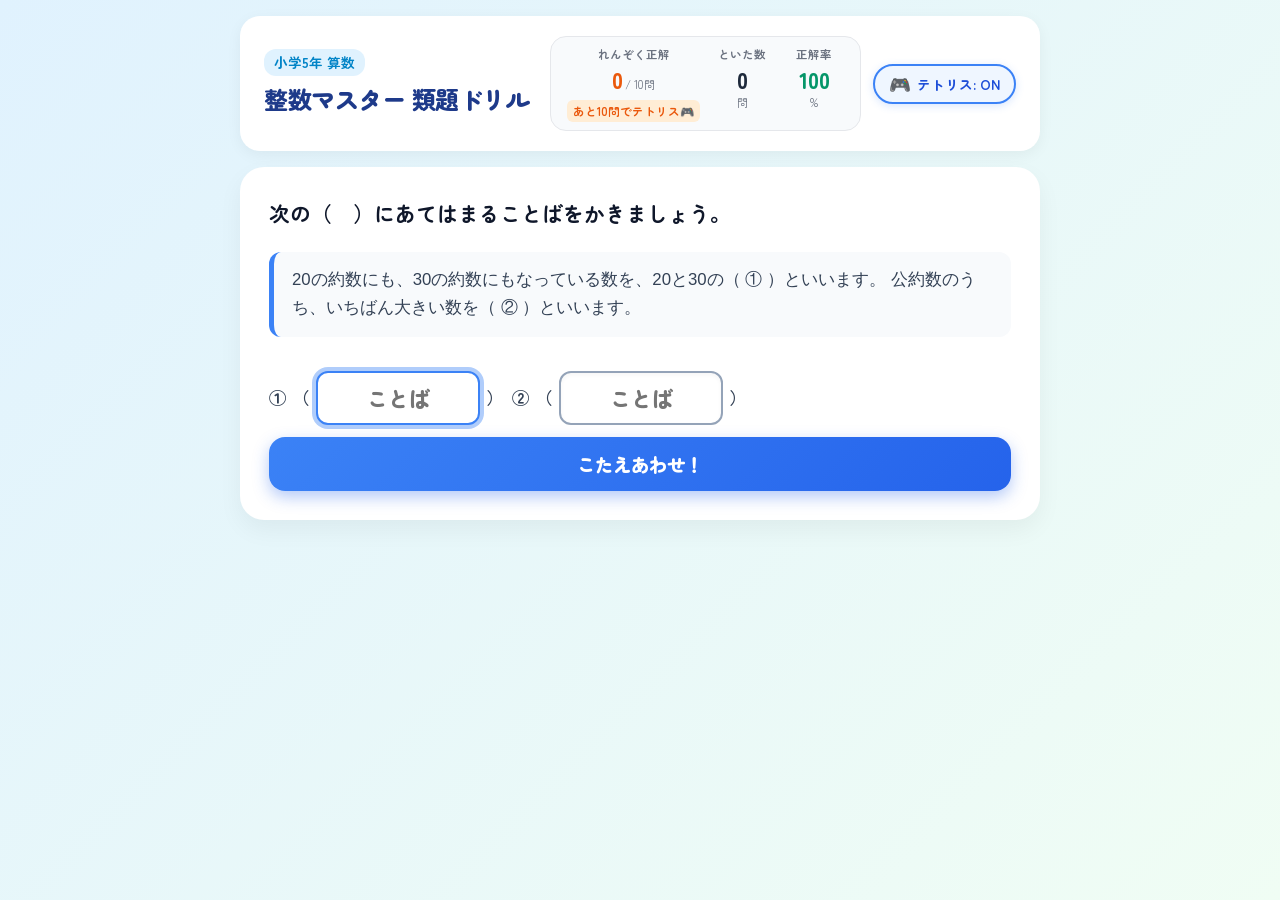
==== commit 884fea6e: "feat: Add Tetris ON/OFF toggle setting with persistent state and responsive layout" ====
--- a/index.html
+++ b/index.html
@@ -18,25 +18,31 @@
           <span class="badge-grade">小学5年 算数</span>
           <h1>整数マスター 類題ドリル</h1>
         </div>
-        <div class="stats-bar">
-          <div class="stat-item combo">
-            <span class="stat-label">れんぞく正解</span>
-            <div class="combo-num-wrap">
-              <span class="stat-val" id="comboCount">0</span>
-              <span class="stat-unit">/ 10問</span>
-            </div>
-            <span class="tetris-hint" id="tetrisHint">あと10問でテトリス🎮</span>
-          </div>
-          <div class="stat-item total">
-            <span class="stat-label">といた数</span>
-            <span class="stat-val" id="totalSolved">0</span>
-            <span class="stat-unit">問</span>
-          </div>
-          <div class="stat-item rate">
-            <span class="stat-label">正解率</span>
-            <span class="stat-val" id="correctRate">100</span>
-            <span class="stat-unit">%</span>
-          </div>
+        <div class="header-right">
+          <div class="stats-bar">
+            <div class="stat-item combo">
+              <span class="stat-label">れんぞく正解</span>
+              <div class="combo-num-wrap">
+                <span class="stat-val" id="comboCount">0</span>
+                <span class="stat-unit" id="comboUnit">/ 10問</span>
+              </div>
+              <span class="tetris-hint" id="tetrisHint">あと10問でテトリス🎮</span>
+            </div>
+            <div class="stat-item total">
+              <span class="stat-label">といた数</span>
+              <span class="stat-val" id="totalSolved">0</span>
+              <span class="stat-unit">問</span>
+            </div>
+            <div class="stat-item rate">
+              <span class="stat-label">正解率</span>
+              <span class="stat-val" id="correctRate">100</span>
+              <span class="stat-unit">%</span>
+            </div>
+          </div>
+          <button type="button" class="btn-toggle-tetris on" id="toggleTetrisBtn" title="ごほうびテトリスのON/OFFを切り替えます">
+            <span class="toggle-icon" id="toggleIcon">🎮</span>
+            <span class="toggle-label" id="toggleLabel">テトリス: <strong>ON</strong></span>
+          </button>
         </div>
       </div>
 
@@ -111,6 +117,7 @@
         <span>🎮 テトリスをスタート！（2分間）</span>
       </button>
       <button class="btn-text-only" id="skipTetrisBtn">いまは勉強をつづける ✏️</button>
+      <button class="btn-text-only text-muted" id="disableTetrisFromModalBtn" style="font-size: 0.8rem; color: #94a3b8; margin-top: 4px;">（テトリスをOFFにして集中モードにする）</button>
     </div>
   </div>
 
--- a/style.css
+++ b/style.css
@@ -82,6 +82,56 @@
   letter-spacing: -0.5px;
 }
 
+/* ヘッダー右側（成績バー＆テトリス設定トグル） */
+.header-right {
+  display: flex;
+  align-items: center;
+  gap: 12px;
+  flex-wrap: wrap;
+}
+
+.btn-toggle-tetris {
+  display: inline-flex;
+  align-items: center;
+  gap: 6px;
+  padding: 8px 14px;
+  border-radius: 20px;
+  font-family: var(--font-family);
+  font-size: 0.85rem;
+  font-weight: 700;
+  cursor: pointer;
+  transition: all 0.2s ease;
+  border: 2px solid;
+  user-select: none;
+  white-space: nowrap;
+}
+
+.btn-toggle-tetris.on {
+  background: #eff6ff;
+  border-color: #3b82f6;
+  color: #1d4ed8;
+  box-shadow: 0 2px 8px rgba(59, 130, 246, 0.2);
+}
+
+.btn-toggle-tetris.on:hover {
+  background: #dbeafe;
+}
+
+.btn-toggle-tetris.off {
+  background: #f1f5f9;
+  border-color: #94a3b8;
+  color: #64748b;
+}
+
+.btn-toggle-tetris.off:hover {
+  background: #e2e8f0;
+}
+
+.toggle-icon {
+  font-size: 1.1rem;
+  line-height: 1;
+}
+
 /* 成績バー */
 .stats-bar {
   display: flex;
@@ -555,6 +605,26 @@
   }
   .input-row {
     width: 100%;
+  }
+  .header-right {
+    width: 100%;
+    display: flex;
+    flex-direction: column;
+    align-items: center;
+    gap: 10px;
+  }
+  .stats-bar {
+    width: 100%;
+    justify-content: space-around;
+    padding: 8px 10px;
+    gap: 8px;
+  }
+  .stat-item {
+    min-width: unset;
+  }
+  .btn-toggle-tetris {
+    padding: 6px 14px;
+    font-size: 0.82rem;
   }
 }
 
